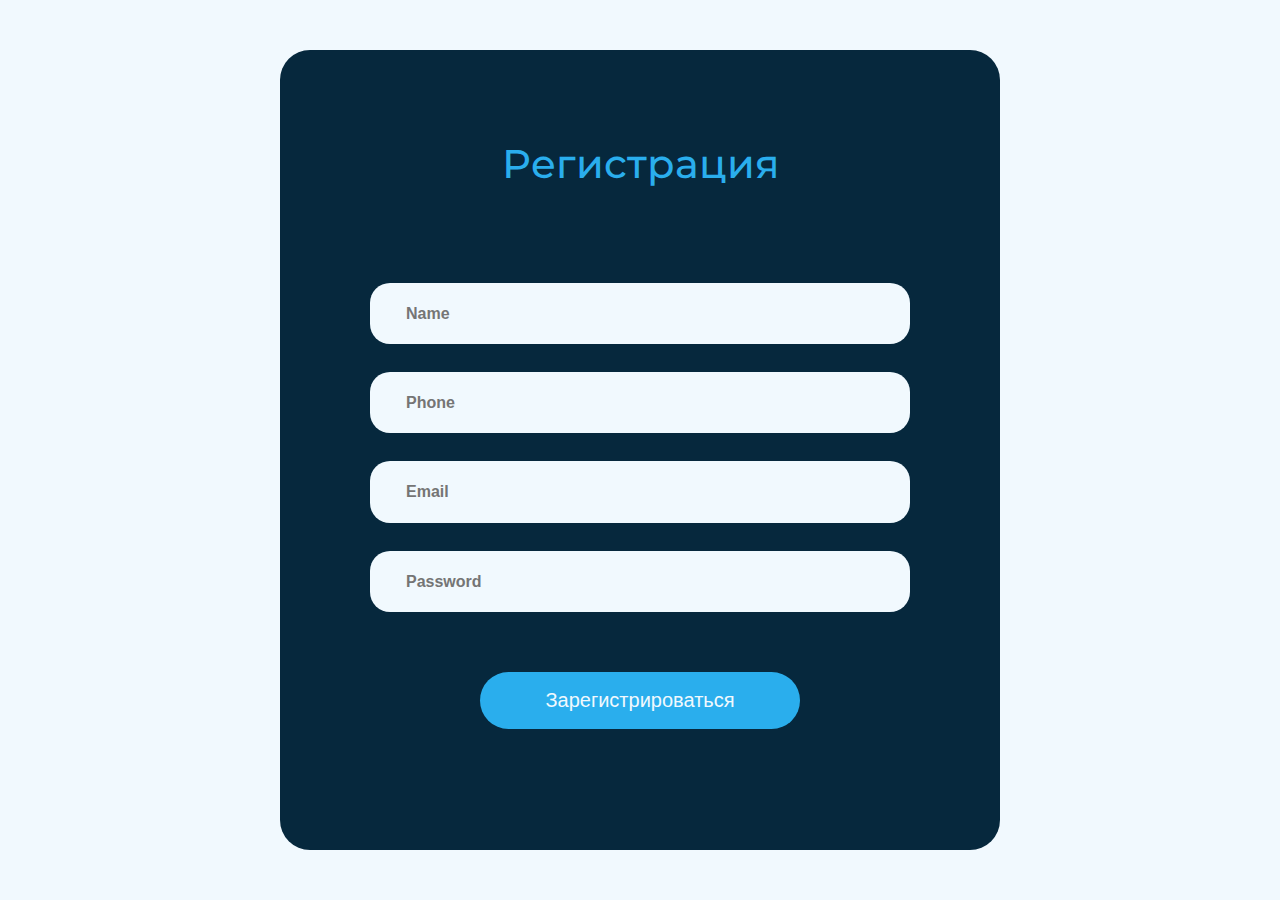
==== login/index.html @ 5d58b5c9 "save login" ====
<!DOCTYPE html>
<html lang="en">

<head>
    <meta charset="UTF-8">
    <meta name="viewport" content="width=device-width, initial-scale=1.0">
    <title>Login Page</title>
    <link rel="stylesheet" href="/css/style.css">
    <link rel="preconnect" href="https://fonts.googleapis.com">
    <link rel="preconnect" href="https://fonts.gstatic.com" crossorigin>
    <link href="https://fonts.googleapis.com/css2?family=Montserrat:ital,wght@0,100..900;1,100..900&display=swap"
        rel="stylesheet">
</head>

<body>
    <div class="login">
        <div class="login-modal">
            <h1 class="login-heading">Регистрация</h1>
            <div class="login-inputs">
                <input type="text" name="name" placeholder="Name">
                <input type="tel" name="phone" placeholder="Phone">
                <input type="email" name="email" placeholder="Email">
                <input type="password" name="password" placeholder="Password">
            </div>
            <button class="login-button">Зарегистрироваться</button>
        </div>
    </div>
</body>

</html>
---- css/style.css ----
* {
    margin: 0;
    padding: 0;
    box-sizing: border-box;
}

html {
    font-size: 10px;
}

body {
    font-size: 1.6rem;
    background: #F1F9FE;
    font-family: 'Montserrat', 'sans-serif';
}

a {
    text-decoration: none;
}

ul {
    list-style: none;
}

.container {
    max-width: 114rem;
    width: 100%;
    padding: 0 1.5rem;
    margin: 0 auto;
}

.nav {
    position: fixed;
    width: 100%;
    left: 0;
    top: 0;
    height: 13rem;
    z-index: 999;
    background-color: #F1F9FE;
}

.nav .container {
    display: flex;
    align-items: center;
    justify-content: space-between;
    width: 100%;
    height: 100%;
}

.nav-list {
    display: flex;
    align-items: center;
    column-gap: 3.2rem;
}

.nav-link {
    font-size: 1.8rem;
    font-weight: bold;
    line-height: 150%;
    color: #06283D;
    transition: 300ms;
}

.nav-link.image {
    height: 1.5rem;
    width: 1.5rem;
    display: flex;
    align-items: center;

}

.nav-link>img {
    width: inherit;
    height: inherit;
}

.nav-link.active,
.nav-link:hover {
    color: #2AAEED;
}

.header {
    width: 100%;
    height: 100%;
    min-height: 64.6rem;
    background: #06283D;
    margin-top: 13rem;
    display: flex;
    align-items: center;
}

.header .container {
    display: flex;
    align-items: center;
    justify-content: space-between;
    height: 100%;
    width: 100%;
}

.header-content {
    display: flex;
    flex-direction: column;
    gap: 1.5rem;
}

.header-content-name {
    font-size: 4rem;
    line-height: 120%;
    font-weight: 500;
    color: #F1F9FE;
}

.header-content-title {
    color: #2AAEED;
    font-size: 6rem;
    line-height: 120%;
    font-weight: 700;
}

.header-content-description {
    color: #F1F9FE;
    font-size: 2rem;
    line-height: 160%;
    font-weight: 600;
}

.header-image {
    width: 100%;
    max-width: 43.2rem;
    height: auto;
}

.main {
    margin-top: 20rem;
}

.cards-container {
    display: flex;
    flex-direction: column;
    align-items: center;
    justify-content: center;
    row-gap: 3.5rem
}

.cards-heading {
    font-size: 4rem;
    line-height: 120%;
    max-width: 35rem;
    width: 100%;
    text-align: center;
    color: #444444;
    margin-bottom: 2rem;
}

.cards-list {
    display: flex;
    align-items: center;
    justify-content: space-between;
    gap: 4.4rem;
}

.cards-item {
    width: 100%;
    max-width: 47rem;
    height: 53.2rem;
    padding: 6rem 4rem;
    border: .1rem solid #2F9BCF;
    border-radius: 3rem;
}

.cards-item.hidden {
    opacity: 0;
    visibility: hidden;
    pointer-events: none !important;
}

.cards-item-icon {
    width: 8rem;
    height: 8rem;
    margin: auto;
    display: flex;
}

.cards-content-heading {
    font-size: 2rem;
    font-weight: 600;
    line-height: 120%;
    padding: 2rem 0;
    text-align: center;
    border-bottom: .05rem solid #2F9BCF;
}

.cards-content-description {
    font-size: 1.6rem;
    font-weight: 500;
    line-height: 160%;
    letter-spacing: 15%;
    color: #444444;
    width: 100%;
    text-align: start;
    padding: 2rem 0;
    border-top: .05rem solid #2F9BCF;
}

.cards-link {
    display: flex;
    align-items: center;
    gap: 1.2rem;
    margin-top: 3.2rem;
}

.cards-link>img {
    width: 4rem;
    height: 4rem;
    background: #06283D;
    padding: .8rem;
    border-radius: 50%;
    transition: 300ms;
}

.cards-link>img:hover {
    transform: rotate(-25deg);
}

.cards-more-text {
    font-size: 1.6rem;
    font-weight: 500;
    letter-spacing: .1rem;
    color: #2AAEED;
}

.news {
    margin-top: 20rem;
}

.news-heading {
    max-width: 37rem;
    color: #2AAEED;
    margin: 0 auto;
}

.news-options {
    margin-top: 6rem;
}

.news-option {
    border-bottom: .3rem solid #2F9BCF;
    border-radius: 4.5rem;
    background: #F1F9FE;
    padding: 4rem 6rem;
    transition: 100ms;
}

.news-option:hover {
    background: #eaf7ff;
}

.news-option-date {
    font-size: 1.8rem;
    color: #2AAEED;
    font-weight: 500;
}

.news-option-topic {
    color: #06283D;
    font-size: 2rem;
    font-weight: 600;
    line-height: 150%;
}

.news-option-column {
    display: flex;
    align-items: center;
    justify-content: space-between;
}

.news-option-navigate {
    width: 5.8rem;
    height: 5.8rem;
    background: #F1F9FE;
    border-radius: 50%;
    border: .1rem solid #2F9BCF;
    padding: 1.5rem;
    transform: rotate(-45deg);
    border: 1.5remee;
}

.news-button {
    width: 25.8rem;
    height: 5.7rem;
    background: #F1F9FE;
    border: .1rem solid #2AAEED;
    display: flex;
    align-items: center;
    justify-content: center;
    margin: 8.1rem auto 0 auto;
    font-size: 2rem;
    line-height: auto;
    font-weight: 600;
    color: #2F9BCF;
    text-align: center;
    cursor: pointer;
}

.contact {
    margin-top: 20rem;
}

.contact-container {
    display: flex;
    flex-direction: column;
    align-items: center;
    justify-content: center;
}

.contact-list {
    margin-top: 9rem;
    display: flex;
    align-items: center;
    justify-content: center;
    gap: 3.4rem;
    width: 100%;
}

.contact-item {
    max-width: 27.2rem;
    width: 100%;
}

.contact-link {
    display: flex;
    align-items: center;
    justify-content: center;
    flex-direction: column;
    text-align: center;
    row-gap: .8rem;
}

.contact-icon {
    margin-bottom: 1rem;
}

.contact-link-name {
    font-size: 3.2rem;
    font-weight: 600;
    line-height: 120%;
    color: #06283D;
}

.contact-link-element {
    font-size: 2rem;
    font-weight: 600;
    line-height: 120%;
    color: #06283D;
}

.contact-form {
    width: 100%;
    max-width: 100rem;
    border-radius: 3rem;
    background: #06283D;
    display: flex;
    align-items: center;
    justify-content: space-between;
    margin-top: 3.5rem;
    gap: 7rem;
    padding: 6rem 4rem;
}

.contact-form-content {
    display: flex;
    align-items: center;
    justify-content: center;
    width: 100%;
}

.contact-form-data {
    display: flex;
    align-items: center;
    justify-content: center;
    flex-direction: column;
    gap: 2.4rem;
    width: 100%;
    max-width: 60rem;
}


.contact-form-icon {
    width: 25rem;
    height: 25rem;
}

.contact-form-input {
    width: 100%;
    padding: 1.5rem 2rem;
    border-radius: 1rem;
    border: unset;
    outline: none;
    font-size: 1.8rem;
}

.contact-form-textarea {
    width: 100%;
    height: 20rem;
    resize: none;
    padding: 1.5rem 2rem;
    border-radius: 1rem;
    border: unset;
    outline: none;
    font-family: "Wix Madefor Display", sans-serif;
}

.contact-form-wrapper {
    display: flex;
    flex-direction: column;
    width: 100%;
}

.contact-form button {
    color: white;
    width: 100%;
    height: 5rem;
    display: flex;
    align-items: center;
    justify-content: center;
    margin-top: 2.5rem;
    background: #2AAEED;
    border: unset;
    border-radius: 10rem;
    font-size: 2rem;
    line-height: 3rem;
    font-weight: 600;
}

.footer {
    margin-top: 17rem;
}

.footer-container {
    background: #06283D;
    padding: 3.5rem 8rem;
    border-top-left-radius: 2rem;
    border-top-right-radius: 2rem;
}

.footer-contact {
    display: flex;
    flex-direction: column;
    row-gap: 1.5rem;
    margin-top: 4rem;
    margin-left: auto;
    width: max-content;
}

.footer-contact a {
    display: flex;
    align-items: center;
    gap: 1rem;
    color: white;
}

.footer-line {
    margin: 2rem 0;
}

.offers {
    display: flex;
    align-items: center;
    gap: 3rem;
}

.offers p {
    font-size: 1.4rem;
    line-height: 120%;
    font-weight: 500;
    color: #F1F9FE;
}

.user-heading {
    font-size: 4rem;
    line-height: 120%;
    font-weight: 500;
    color: #2AAEED;
    text-align: center;
}

.user-info-inputs {
    display: flex;
    align-items: center;
    flex-direction: column;
    justify-content: center;
    width: 100%;
    max-width: 100%;
    row-gap: 2.8rem;
}

.user-info-input {
    width: 100%;
    padding: 2.1rem 3.6rem;
    font-size: 1.6rem;
    border: .1rem solid #2AAEED;
    box-shadow: 0 .4rem 0 #2AAEED;
    color: #2AAEED;
    outline: unset;
    background: #F1F9FE;
    border-radius: 2rem;
}

.user-info {
    display: flex;
    align-items: flex-start;
    justify-content: space-between;
    gap: 7.8rem;
    margin-top: 8rem;
}

.user-info-radios {
    width: 100%;
    display: flex;
    flex-direction: column;
    row-gap: 3.8rem;
}

.user-info-radio {
    display: flex;
    align-items: center;
    justify-content: space-between;
}

.user-info-radio-label {
    font-size: 2rem;
    line-height: 120%;
    font-weight: 600;
    width: 50rem;
    display: flex;
}

.user-info input[type="radio"] {
    width: 3rem;
    height: 3rem;
}

.user-info-post {
    width: 100%;
    max-width: 20rem;
    height: 5.8rem;
    margin: 0 auto;
    font-size: 2rem;
    line-height: auto;
    font-weight: 600;
    color: #F1F9FE;
    background: #2AAEED;
    border-radius: 10rem;
    border: unset;
    outline: none;
    cursor: pointer;
    box-shadow: 0 .4rem 0 rgb(42, 174, 237, 0.2);
    transition: 300ms;
}

.user-info-post:active {
    transform: scale(0.99) translateY(.2rem);
    box-shadow: unset;
}

.login {
    background: #06283D;
    position: fixed;
    left: 50%;
    top: 50%;
    transform: translate(-50%, -50%);
    width: 100%;
    height: 100%;
    max-width: 72rem;
    max-height: 80rem;
    border-radius: 3rem;
    padding: 9rem;
}

.login-heading {
    font-size: 4rem;
    line-height: 120%;
    font-weight: 500;
    color: #2AAEED;
    text-align: center;
}

.login-modal {
    display: flex;
    flex-direction: column;
}

.login-inputs {
    display: flex;
    flex-direction: column;
    align-items: center;
    justify-content: center;
    margin-top: 9.5rem;
    row-gap: 2.8rem;
}

.login-inputs input {
    max-width: 58rem;
    width: 100%;
    padding: 2.1rem 3.6rem;
    font-size: 1.6rem;
    line-height: 120%;
    font-weight: 600;
    border: unset;
    background: #F1F9FE;
    color: #06283D;
    border-radius: 2rem;
}

.login-button {
    margin-top: 6rem;
    max-width: 32rem;
    width: 100%;
    height: 5.7rem;
    display: flex;
    align-items: center;
    justify-content: center;
    background-color: #2AAEED;
    color: #F1F9FE;
    font-size: 2rem;
    margin: 6rem auto;
    border-radius: 3rem;
    border: unset;
}
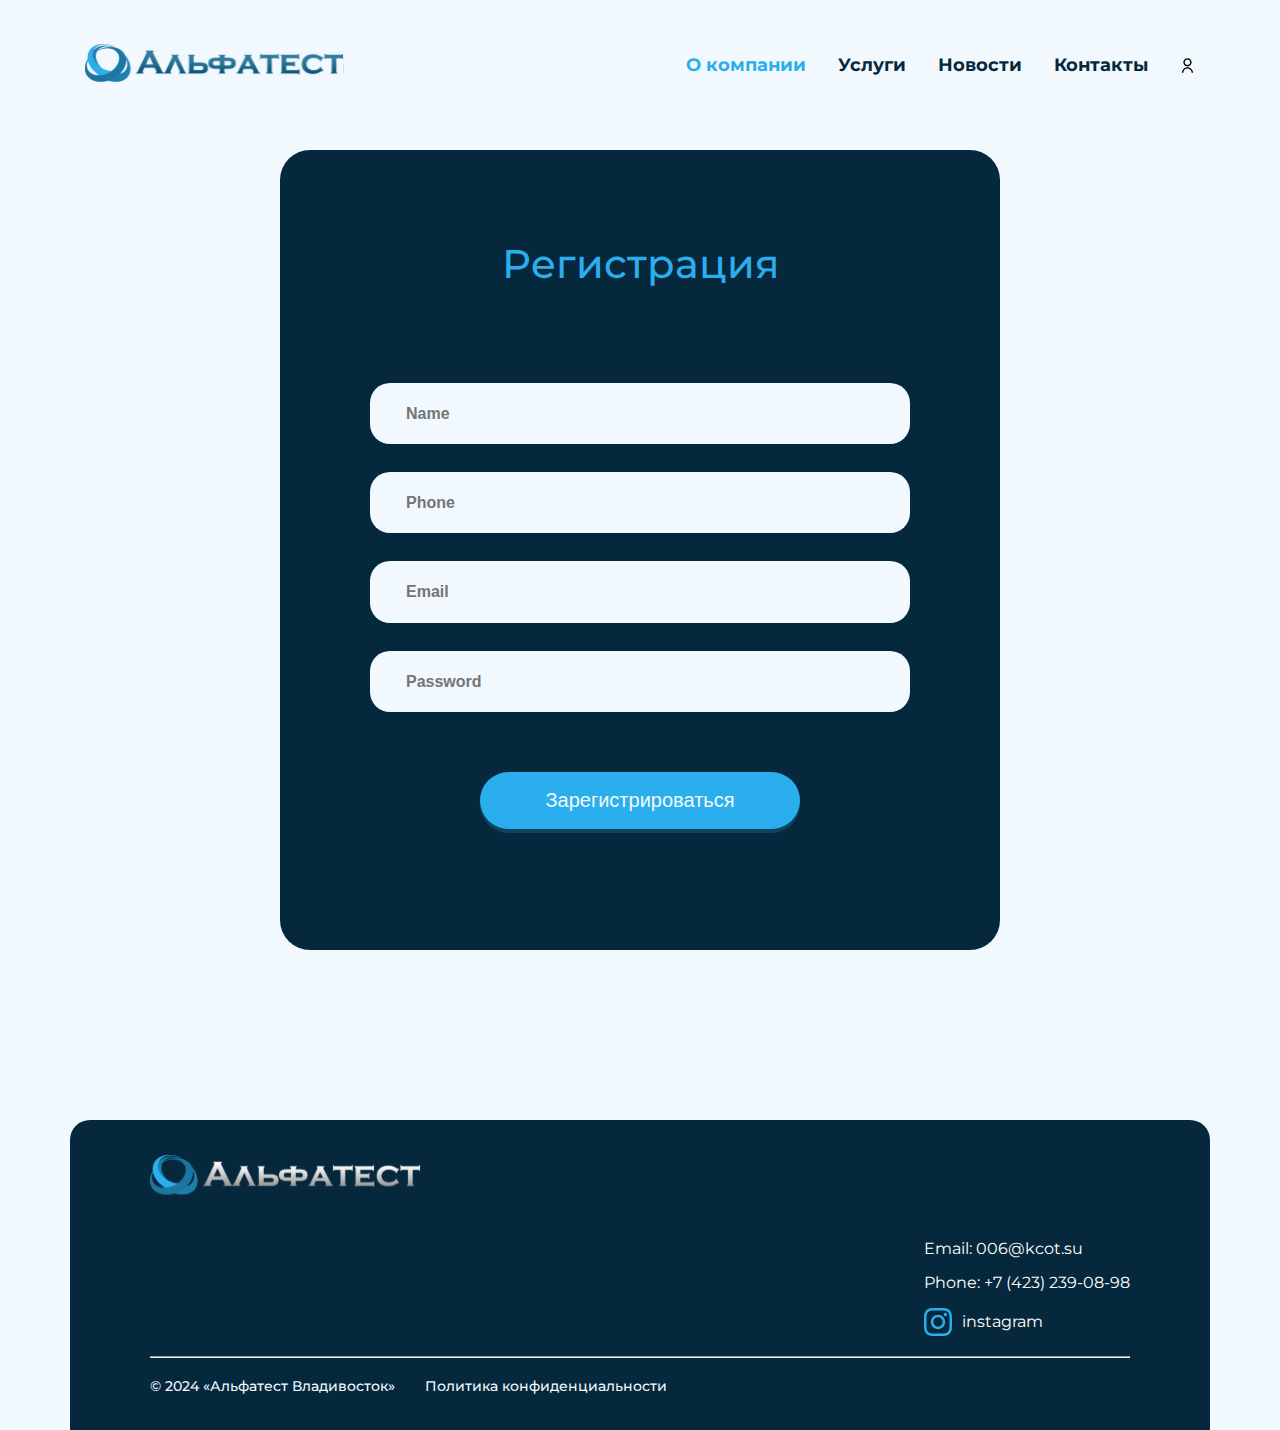
==== commit 0beb94d1: "dynamic links" ====
--- a/login/index.html
+++ b/login/index.html
@@ -5,7 +5,7 @@
     <meta charset="UTF-8">
     <meta name="viewport" content="width=device-width, initial-scale=1.0">
     <title>Login Page</title>
-    <link rel="stylesheet" href="/css/style.css">
+    <link rel="stylesheet" href="../css/style.css">
     <link rel="preconnect" href="https://fonts.googleapis.com">
     <link rel="preconnect" href="https://fonts.gstatic.com" crossorigin>
     <link href="https://fonts.googleapis.com/css2?family=Montserrat:ital,wght@0,100..900;1,100..900&display=swap"
@@ -13,18 +13,66 @@
 </head>
 
 <body>
-    <div class="login">
-        <div class="login-modal">
-            <h1 class="login-heading">Регистрация</h1>
-            <div class="login-inputs">
-                <input type="text" name="name" placeholder="Name">
-                <input type="tel" name="phone" placeholder="Phone">
-                <input type="email" name="email" placeholder="Email">
-                <input type="password" name="password" placeholder="Password">
+    <nav class="nav">
+        <div class="container">
+            <div class="nav-content">
+                <a href="/" class="nav-content-item">
+                    <img src="/assets/logo.svg" class="nav-content-image" alt="Logo of the company">
+                </a>
             </div>
-            <button class="login-button">Зарегистрироваться</button>
+            <ul class="nav-list">
+                <li class="nav-item active">
+                    <a href="/" class="nav-link active">О компании</a>
+                </li>
+                <li class="nav-item">
+                    <a href="#" class="nav-link">Услуги</a>
+                </li>
+                <li class="nav-item">
+                    <a href="/news/" class="nav-link">Новости</a>
+                </li>
+                <li class="nav-item">
+                    <a href="#" class="nav-link">Контакты</a>
+                </li>
+                <li class="nav-item">
+                    <a href="/me/" class="nav-link image">
+                        <img src="/assets/user.svg" alt="">
+                    </a>
+                </li>
+            </ul>
+        </div>
+    </nav>
+    <div class="login-wrapper">
+        <div class="login">
+            <div class="login-modal">
+                <h1 class="login-heading">Регистрация</h1>
+                <div class="login-inputs">
+                    <input type="text" name="name" placeholder="Name">
+                    <input type="tel" name="phone" placeholder="Phone">
+                    <input type="email" name="email" placeholder="Email">
+                    <input type="password" name="password" placeholder="Password">
+                </div>
+                <button class="login-button">Зарегистрироваться</button>
+            </div>
         </div>
     </div>
+    <footer class="footer">
+        <div class="container footer-container">
+            <img src="/assets/logo-alter.svg" class="footer-logo" alt="">
+            <div class="footer-contact">
+                <a href="mailto:006@kcot.su">Email: 006@kcot.su</a>
+                <a href="tel:+74232390898">Phone: +7 (423) 239-08-98</a>
+                <a href="https://instagram.com">
+                    <img src="/assets/instagram.svg" class="footer-media" alt="">
+                    instagram
+                </a>
+            </div>
+            <hr class="footer-line">
+            <div class="offers">
+                <p>© 2024 «Альфатест Владивосток»</p>
+                <p>Политика конфиденциальности</p>
+            </div>
+        </div>
+    </footer>
 </body>
 
 </html>--- a/css/style.css
+++ b/css/style.css
@@ -563,12 +563,17 @@
     box-shadow: unset;
 }
 
+.login-wrapper {
+    display: flex;
+    align-items: center;
+    justify-content: center;
+    width: 100%;
+    height: 100%;
+    margin-top: calc(100vh / 6);
+}
+
 .login {
     background: #06283D;
-    position: fixed;
-    left: 50%;
-    top: 50%;
-    transform: translate(-50%, -50%);
     width: 100%;
     height: 100%;
     max-width: 72rem;
@@ -626,4 +631,168 @@
     margin: 6rem auto;
     border-radius: 3rem;
     border: unset;
+    transition: 300ms;
+    box-shadow: 0 .4rem 0 rgb(42, 174, 237, 0.2);
+}
+
+.login-button:hover {
+    transform: scale(1.02);
+    cursor: pointer
+}
+
+.login-button:active {
+    transform: scale(0.99) translateY(.2rem);
+    box-shadow: unset;
+}
+
+@media(max-width: 1024px) {
+    .header-content-name {
+        font-size: 3rem;
+    }
+
+    .header-content-description {
+        font-size: 1.6rem;
+    }
+
+    .header-content-title {
+        font-size: 5rem;
+    }
+
+    .header-image {
+        width: 100%;
+        max-width: 40rem;
+    }
+
+    .header-image img {
+        width: 100%;
+        height: 100%;
+    }
+
+    .header-content {
+        max-width: 50%;
+    }
+}
+
+@media(max-width: 990px) {
+    .header {
+        min-height: unset;
+        height: 100%;
+    }
+
+    .header .container {
+        flex-direction: column-reverse;
+        row-gap: 3rem;
+        padding: 6rem 1.5rem;
+    }
+
+    .nav-list {
+        column-gap: 2rem;
+    }
+
+    .cards-heading {
+        width: 100%;
+        max-width: 100%;
+    }
+
+    .cards-item {
+        padding: 6rem 4rem;
+        height: 100%;
+    }
+
+    .cards-item.hidden {
+        display: none;
+    }
+
+    .cards-list {
+        flex-direction: column;
+    }
+
+    section {
+        margin-top: 10rem !important;
+    }
+
+    main {
+        margin-top: 10rem !important;
+    }
+
+    .news-button {
+        margin-top: 5rem;
+    }
+}
+
+@media(max-width: 768px) {
+    .nav .container {
+        flex-direction: column;
+        justify-content: center;
+        row-gap: 2rem;
+        padding: 4rem 1.5rem;
+    }
+
+    .header-content {
+        max-width: 75%;
+        text-align: center;
+    }
+
+    .cards-item {
+        max-width: 75%;
+    }
+
+    .cards-heading {
+        max-width: 75%;
+    }
+
+    .contact-list {
+        flex-direction: column;
+        row-gap: 5rem;
+        margin-top: 5rem;
+    }
+
+    .contact-form {
+        flex-direction: column;
+        gap: 4rem;
+    }
+
+    .contact-form-icon {
+        width: 10rem;
+        height: 10rem;
+    }
+
+    .contact-form-data {
+        max-width: 100%;
+    }
+
+}
+
+@media(max-width: 575px) {
+    .header-content {
+        max-width: 100%;
+        text-align: center;
+    }
+
+    .cards-item {
+        max-width: 100%;
+    }
+
+    .cards-heading {
+        max-width: 100%;
+    }
+
+    .footer-contact {
+        margin: 3rem 0;
+        row-gap: 2rem;
+        display: flex;
+        align-items: center;
+        justify-content: space-between;
+        flex-direction: row;
+        flex-wrap: wrap;
+        width: 100%;
+    }
+
+    .offers {
+        flex-direction: column;
+    }
+
+    .footer-logo {
+        width: 100%;
+    }
 }